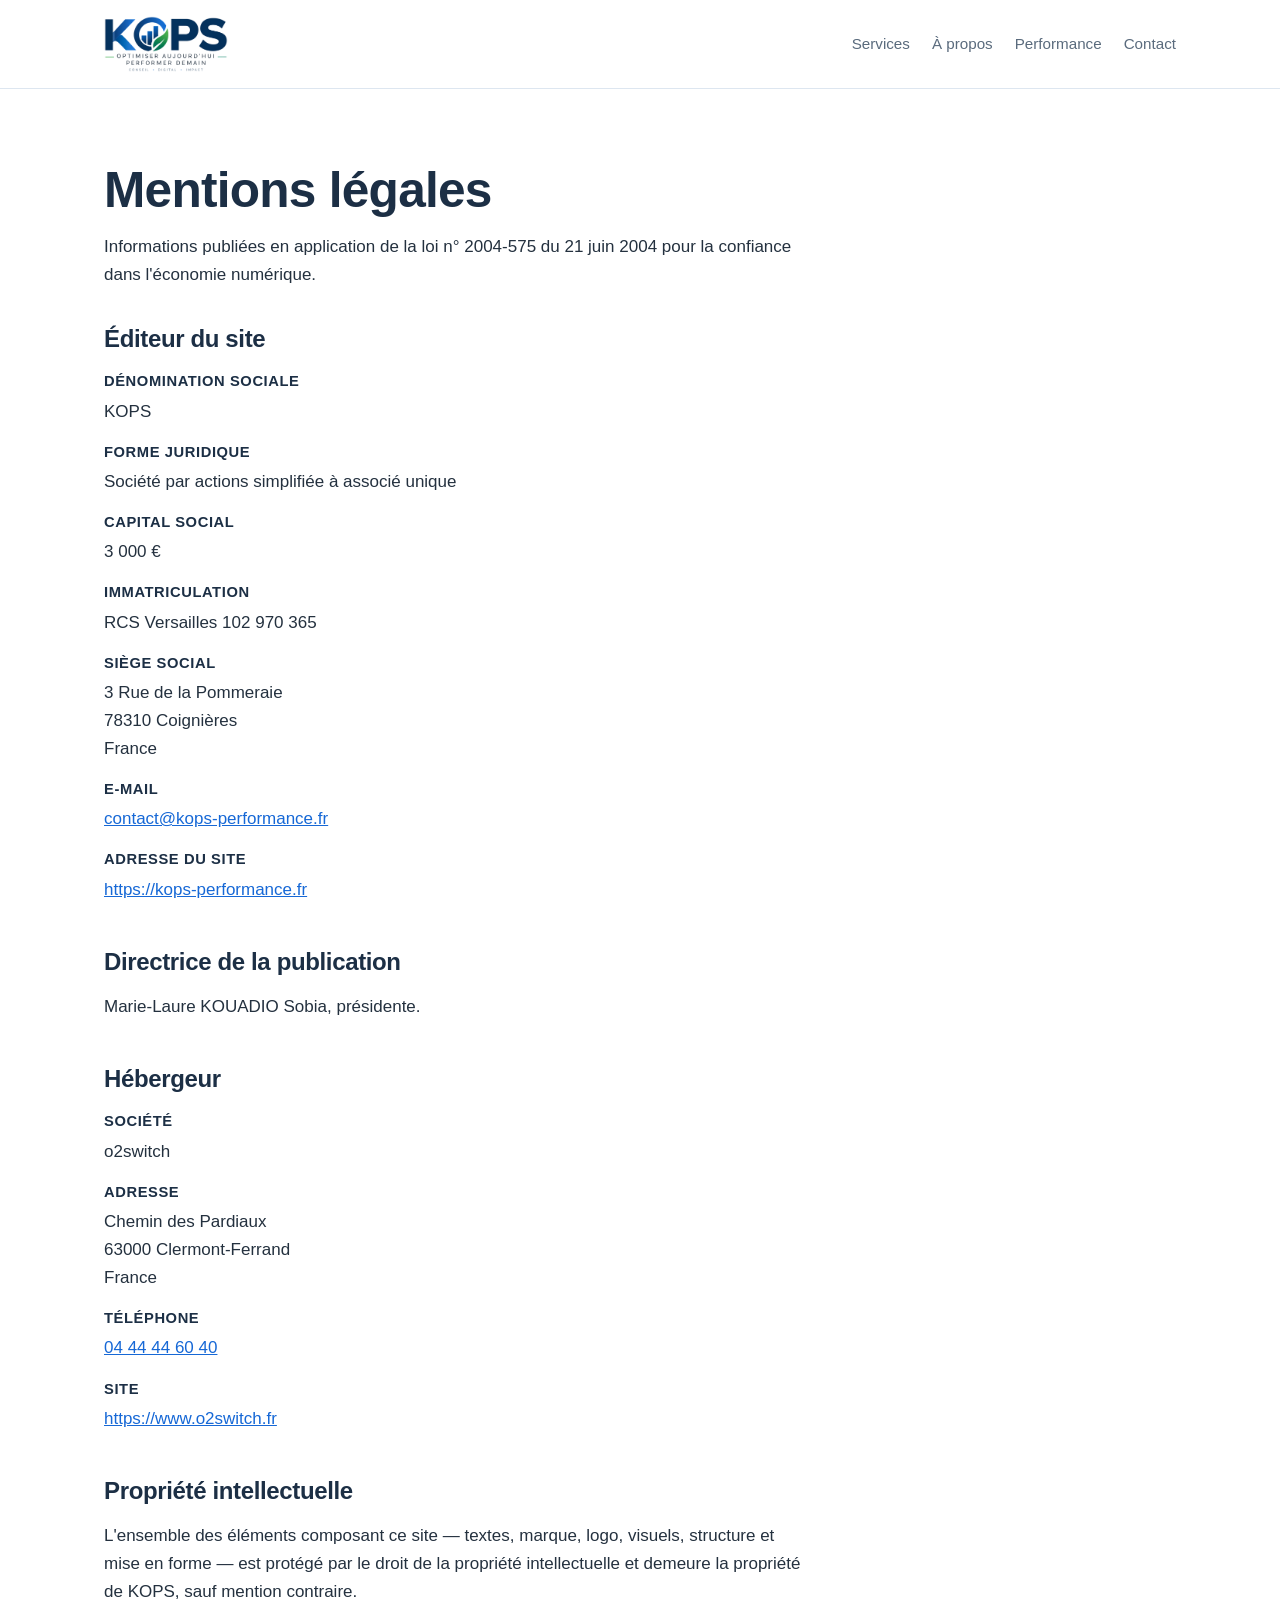
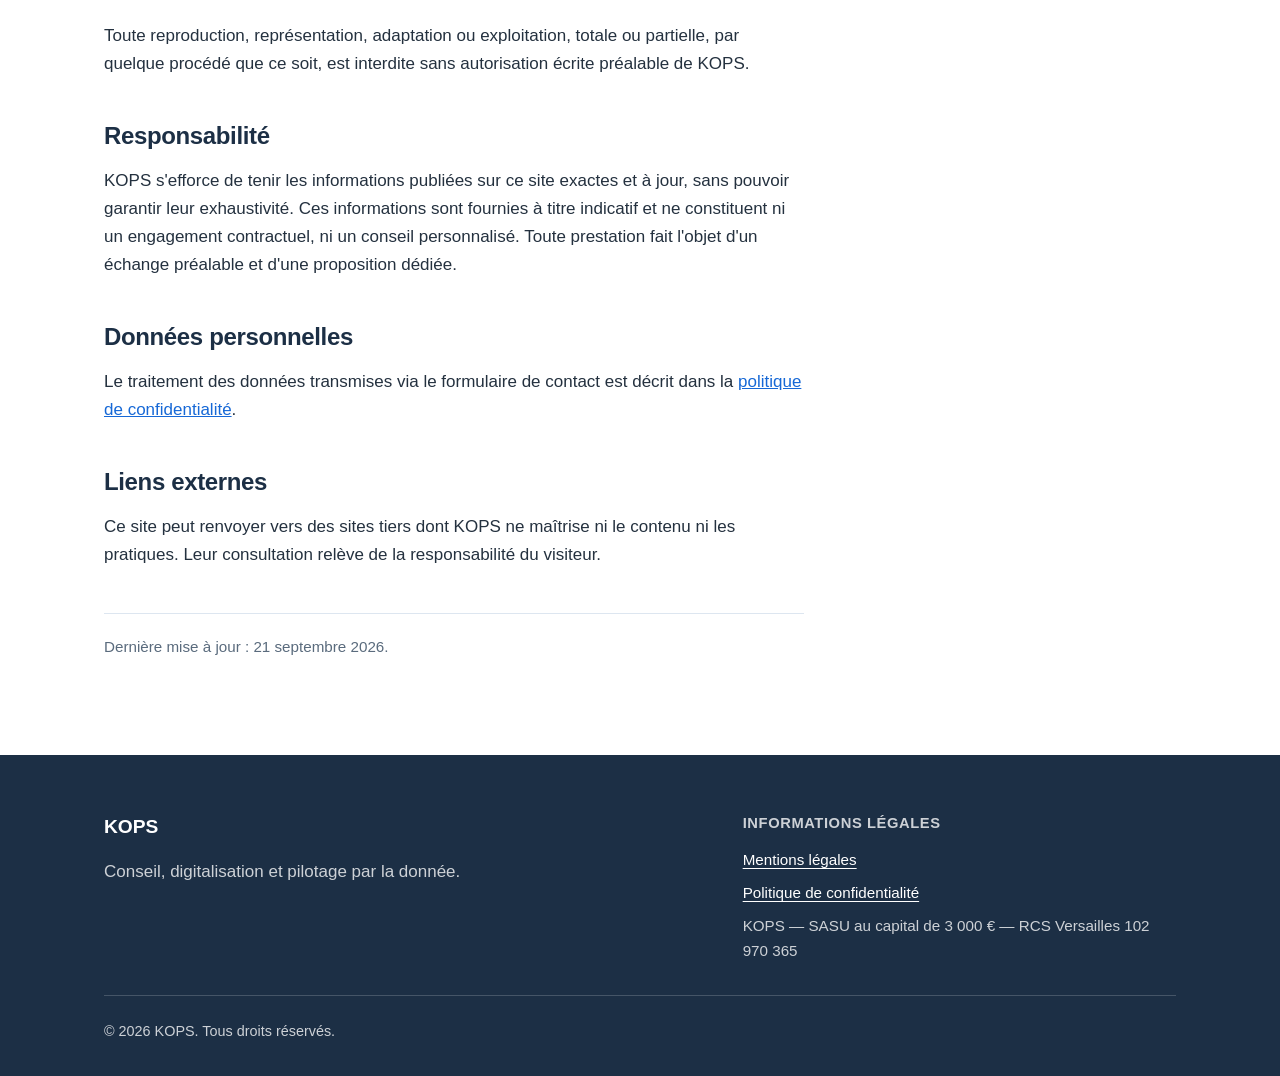
==== mentions-legales.html @ 14d08ab3 "Publie les mentions légales et la politique de confidentialité - mentions-legales.html : éditeur, di" ====
<!DOCTYPE html>
<html lang="fr">
<head>
<meta charset="utf-8">
<meta name="viewport" content="width=device-width, initial-scale=1">
<title>Mentions légales — KOPS</title>
<meta name="description" content="Mentions légales du site kops-performance.fr : éditeur, directrice de la publication, hébergeur et propriété intellectuelle.">
<link rel="canonical" href="https://kops-performance.fr/mentions-legales.html">

<link rel="icon" type="image/png" sizes="32x32" href="images/favicon-32.png">
<link rel="icon" type="image/png" sizes="192x192" href="images/favicon-192.png">
<link rel="apple-touch-icon" href="images/apple-touch-icon.png">
<meta name="theme-color" content="#1668d6"><!-- [code exact à définir] -->

<link rel="stylesheet" href="styles.css">
</head>
<body>

<a class="lien-evitement" href="#contenu">Aller au contenu principal</a>

<header class="entete">
  <div class="conteneur entete__interieur">
    <a class="marque" href="index.html">
      <img src="images/kops-logo.png"
           alt="KOPS — Optimiser aujourd'hui, performer demain. Conseil, digital, impact."
           width="640" height="289">
    </a>
    <nav class="navigation" aria-label="Navigation principale">
      <a href="index.html#services">Services</a>
      <a href="index.html#a-propos">À propos</a>
      <a href="index.html#preuves">Performance</a>
      <a href="index.html#contact">Contact</a>
    </nav>
  </div>
</header>

<main class="page-legale" id="contenu">
  <div class="conteneur">
    <div class="page-legale__contenu">

      <h1>Mentions légales</h1>
      <p>
        Informations publiées en application de la loi n° 2004-575 du 21 juin 2004
        pour la confiance dans l'économie numérique.
      </p>

      <h2>Éditeur du site</h2>
      <!-- [Numéro de TVA intracommunautaire à ajouter si KOPS y est assujettie] -->
      <dl>
        <div>
          <dt>Dénomination sociale</dt>
          <dd>KOPS</dd>
        </div>
        <div>
          <dt>Forme juridique</dt>
          <dd>Société par actions simplifiée à associé unique</dd>
        </div>
        <div>
          <dt>Capital social</dt>
          <dd>3 000 €</dd>
        </div>
        <div>
          <dt>Immatriculation</dt>
          <dd>RCS Versailles 102 970 365</dd>
        </div>
        <div>
          <dt>Siège social</dt>
          <dd>3 Rue de la Pommeraie<br>78310 Coignières<br>France</dd>
        </div>
        <div>
          <dt>E-mail</dt>
          <dd><a href="mailto:contact@kops-performance.fr">contact@kops-performance.fr</a></dd>
        </div>
        <div>
          <dt>Adresse du site</dt>
          <dd><a href="https://kops-performance.fr">https://kops-performance.fr</a></dd>
        </div>
      </dl>

      <h2>Directrice de la publication</h2>
      <p>Marie-Laure KOUADIO Sobia, présidente.</p>

      <h2>Hébergeur</h2>
      <dl>
        <div>
          <dt>Société</dt>
          <dd>o2switch</dd>
        </div>
        <div>
          <dt>Adresse</dt>
          <dd>Chemin des Pardiaux<br>63000 Clermont-Ferrand<br>France</dd>
        </div>
        <div>
          <dt>Téléphone</dt>
          <dd><a href="tel:+33444446040">04 44 44 60 40</a></dd>
        </div>
        <div>
          <dt>Site</dt>
          <dd><a href="https://www.o2switch.fr" rel="noopener">https://www.o2switch.fr</a></dd>
        </div>
      </dl>

      <h2>Propriété intellectuelle</h2>
      <p>
        L'ensemble des éléments composant ce site — textes, marque, logo, visuels,
        structure et mise en forme — est protégé par le droit de la propriété
        intellectuelle et demeure la propriété de KOPS, sauf mention contraire.
      </p>
      <p>
        Toute reproduction, représentation, adaptation ou exploitation, totale ou
        partielle, par quelque procédé que ce soit, est interdite sans autorisation
        écrite préalable de KOPS.
      </p>

      <h2>Responsabilité</h2>
      <p>
        KOPS s'efforce de tenir les informations publiées sur ce site exactes et à
        jour, sans pouvoir garantir leur exhaustivité. Ces informations sont
        fournies à titre indicatif et ne constituent ni un engagement contractuel,
        ni un conseil personnalisé. Toute prestation fait l'objet d'un échange
        préalable et d'une proposition dédiée.
      </p>

      <h2>Données personnelles</h2>
      <p>
        Le traitement des données transmises via le formulaire de contact est décrit
        dans la
        <a href="politique-confidentialite.html">politique de confidentialité</a>.
      </p>

      <h2>Liens externes</h2>
      <p>
        Ce site peut renvoyer vers des sites tiers dont KOPS ne maîtrise ni le
        contenu ni les pratiques. Leur consultation relève de la responsabilité du
        visiteur.
      </p>

      <p class="page-legale__date">Dernière mise à jour : 21 septembre 2026.</p>

    </div>
  </div>
</main>

<footer class="pied">
  <div class="conteneur">
    <div class="pied__grille">
      <div>
        <p class="marque">KOPS</p>
        <p>Conseil, digitalisation et pilotage par la donnée.</p>
      </div>
      <div>
        <p class="pied__titre">Informations légales</p>
        <ul>
          <li><a href="mentions-legales.html">Mentions légales</a></li>
          <li><a href="politique-confidentialite.html">Politique de confidentialité</a></li>
          <li>KOPS — SASU au capital de 3 000 € — RCS Versailles 102 970 365</li>
        </ul>
      </div>
    </div>
    <div class="pied__bas">
      <p>© 2026 KOPS. Tous droits réservés.</p>
    </div>
  </div>
</footer>

</body>
</html>
---- styles.css ----
/* KOPS — feuille de style du site vitrine.
   Palette : blanc, bleu très clair, bleu/gris foncé, accent bleu vif (brief.md §7).
   Les codes hexadécimaux exacts ne sont pas définis dans brief.md : les valeurs
   ci-dessous sont provisoires et à remplacer par la charte KOPS. */

:root {
  --blanc:            #ffffff;
  --bleu-tres-clair:  #eef4fb; /* [code exact à définir] */
  --bleu-gris-fonce:  #1c2f45; /* [code exact à définir] */
  --bleu-vif:         #1668d6; /* [code exact à définir] */
  --texte:            #24313f; /* [code exact à définir] */
  --texte-attenue:    #5a6b7d; /* [code exact à définir] */
  --filet:            #dde6f0; /* [code exact à définir] */

  /* Police exacte non définie dans brief.md : pile sans empattement provisoire. */
  --police: "Inter", "Segoe UI", "Helvetica Neue", Arial, sans-serif;

  --largeur: 1120px;
  --gouttiere: 24px;
}

* { box-sizing: border-box; }

html { scroll-behavior: smooth; }

body {
  margin: 0;
  font-family: var(--police);
  font-size: 17px;
  line-height: 1.65;
  color: var(--texte);
  background: var(--blanc);
  -webkit-font-smoothing: antialiased;
}

h1, h2, h3 {
  font-weight: 700;
  line-height: 1.2;
  color: var(--bleu-gris-fonce);
  letter-spacing: -0.015em;
  margin: 0 0 16px;
}

h1 { font-size: clamp(2rem, 5vw, 3.1rem); }
h2 { font-size: clamp(1.5rem, 3.2vw, 2.1rem); }
h3 { font-size: 1.15rem; }

p { margin: 0 0 16px; }
p:last-child { margin-bottom: 0; }

a { color: var(--bleu-vif); }

.conteneur {
  width: 100%;
  max-width: var(--largeur);
  margin: 0 auto;
  padding: 0 var(--gouttiere);
}

/* Marqueur de contenu provisoire, à remplacer par le contenu réel. */
.provisoire {
  color: var(--texte-attenue);
  font-style: normal;
}

.lien-evitement {
  position: absolute;
  left: -9999px;
}
.lien-evitement:focus {
  left: 16px;
  top: 16px;
  z-index: 10;
  background: var(--blanc);
  padding: 10px 16px;
  border: 2px solid var(--bleu-vif);
  border-radius: 6px;
}

/* En-tête */
.entete {
  position: sticky;
  top: 0;
  z-index: 5;
  background: var(--blanc);
  border-bottom: 1px solid var(--filet);
}

.entete__interieur {
  display: flex;
  flex-wrap: wrap;
  align-items: center;
  justify-content: space-between;
  gap: 12px;
  padding-top: 16px;
  padding-bottom: 16px;
}

.marque {
  font-weight: 700;
  font-size: 1.2rem;
  color: var(--bleu-gris-fonce);
  text-decoration: none;
  display: inline-flex;
  align-items: center;
  flex: 0 0 auto;
}

.marque img {
  display: block;
  height: 56px;
  width: auto;
  max-width: 100%;
}

.navigation {
  display: flex;
  flex-wrap: wrap;
  gap: 8px 22px;
}

.navigation a {
  color: var(--texte-attenue);
  text-decoration: none;
  font-size: 0.95rem;
}

.navigation a:hover,
.navigation a:focus { color: var(--bleu-vif); }

/* Bouton principal — un seul sur l'ensemble du site. */
.bouton-principal {
  display: inline-block;
  background: var(--bleu-vif);
  color: var(--blanc);
  text-decoration: none;
  font-weight: 600;
  font-size: 1.02rem;
  padding: 15px 30px;
  border-radius: 6px;
}

.bouton-principal:hover,
.bouton-principal:focus { background: var(--bleu-gris-fonce); }

/* Sections */
.section {
  padding: clamp(56px, 8vw, 96px) 0;
  border-top: 1px solid var(--filet);
}

.section--clair { background: var(--bleu-tres-clair); }

.section__intro { max-width: 62ch; margin-bottom: 40px; }

/* Accueil */
.accueil {
  padding: clamp(56px, 9vw, 104px) 0;
  border-top: 0;
}

.accueil__grille {
  display: grid;
  grid-template-columns: 1.05fr 0.95fr;
  gap: clamp(32px, 6vw, 72px);
  align-items: center;
}

.accueil__texte { max-width: 60ch; }

.accueil__sous-titre {
  font-size: clamp(1.05rem, 2vw, 1.22rem);
  color: var(--texte-attenue);
  margin-bottom: 32px;
}

.accueil__zone { margin-bottom: 20px; }

.accueil__mention {
  font-size: 0.95rem;
  color: var(--texte-attenue);
}

/* Visuel principal de l'accueil. */
.accueil__visuel {
  display: block;
  width: 100%;
  height: auto;
  border-radius: 10px;
  background: var(--bleu-tres-clair);
}

/* Cartes */
.grille {
  display: grid;
  gap: 24px;
}

.grille--3 { grid-template-columns: repeat(3, 1fr); }
.grille--2 { grid-template-columns: repeat(2, 1fr); }

.carte {
  background: var(--blanc);
  border: 1px solid var(--filet);
  border-radius: 10px;
  padding: 28px;
}

.section--clair .carte { border-color: transparent; }

.carte__mention {
  margin-top: 16px;
  font-size: 0.95rem;
  color: var(--texte-attenue);
}

.encart {
  margin-top: 32px;
  padding: 24px 28px;
  background: var(--blanc);
  border-left: 3px solid var(--bleu-vif);
  border-radius: 0 10px 10px 0;
}

/* À propos */
.apropos__grille {
  display: grid;
  grid-template-columns: 1fr 1fr;
  gap: clamp(32px, 5vw, 64px);
}

.etapes {
  list-style: none;
  margin: 0;
  padding: 0;
  counter-reset: etape;
}

.etapes li {
  counter-increment: etape;
  padding: 18px 0 18px 52px;
  position: relative;
  border-bottom: 1px solid var(--filet);
}

.etapes li:last-child { border-bottom: 0; }

.etapes li::before {
  content: counter(etape);
  position: absolute;
  left: 0;
  top: 16px;
  width: 34px;
  height: 34px;
  border-radius: 50%;
  background: var(--bleu-tres-clair);
  color: var(--bleu-gris-fonce);
  font-weight: 700;
  display: flex;
  align-items: center;
  justify-content: center;
}

.etapes strong { display: block; color: var(--bleu-gris-fonce); }

/* Preuves */
.liste-preuves {
  list-style: none;
  margin: 0;
  padding: 0;
  display: grid;
  grid-template-columns: repeat(2, 1fr);
  gap: 16px 32px;
}

.liste-preuves li {
  padding-left: 22px;
  position: relative;
}

.liste-preuves li::before {
  content: "";
  position: absolute;
  left: 0;
  top: 11px;
  width: 8px;
  height: 8px;
  border-radius: 2px;
  background: var(--bleu-vif);
}

/* Contact */
.formulaire {
  margin-top: 28px;
  display: grid;
  gap: 18px;
}

/* Piège à robots : invisible pour les visiteurs, rempli par les robots. */
.piege {
  position: absolute;
  left: -9999px;
  width: 1px;
  height: 1px;
  overflow: hidden;
}

.formulaire__paire {
  display: grid;
  grid-template-columns: 1fr 1fr;
  gap: 18px;
}

.champ {
  display: grid;
  gap: 7px;
}

.champ label {
  font-weight: 600;
  font-size: 0.92rem;
  color: var(--bleu-gris-fonce);
}

.champ input,
.champ textarea {
  font: inherit;
  color: var(--texte);
  background: var(--blanc);
  border: 1px solid var(--filet);
  border-radius: 6px;
  padding: 12px 14px;
  width: 100%;
}

.champ textarea {
  resize: vertical;
  min-height: 120px;
}

.champ input:focus,
.champ textarea:focus {
  outline: 2px solid var(--bleu-vif);
  outline-offset: 1px;
  border-color: var(--bleu-vif);
}

.formulaire .bouton-principal {
  justify-self: start;
  border: 0;
  cursor: pointer;
  font-family: inherit;
}

.contact__grille {
  display: grid;
  grid-template-columns: 1fr 1fr;
  gap: clamp(32px, 5vw, 64px);
}

.coordonnees {
  margin: 0;
  display: grid;
  gap: 18px;
  align-content: start;
}

.coordonnees dt {
  font-weight: 600;
  color: var(--bleu-gris-fonce);
  font-size: 0.92rem;
  text-transform: uppercase;
  letter-spacing: 0.04em;
}

.coordonnees dd {
  margin: 4px 0 0;
  color: var(--texte-attenue);
}

.lien-action {
  display: inline-block;
  margin-top: 8px;
  font-weight: 600;
}

/* Pied de page */
.pied {
  background: var(--bleu-gris-fonce);
  color: var(--blanc);
  padding: 56px 0 32px;
}

.pied h2, .pied .marque { color: var(--blanc); }

.pied__grille {
  display: grid;
  grid-template-columns: 1.4fr 1fr;
  gap: 32px;
  padding-bottom: 32px;
}

.pied p, .pied li { color: rgba(255, 255, 255, 0.78); }

.pied__titre {
  font-weight: 600;
  font-size: 0.92rem;
  text-transform: uppercase;
  letter-spacing: 0.04em;
  margin-bottom: 12px;
  color: var(--blanc);
}

.pied ul {
  list-style: none;
  margin: 0;
  padding: 0;
  display: grid;
  gap: 8px;
  font-size: 0.95rem;
}

.pied__bas {
  border-top: 1px solid rgba(255, 255, 255, 0.18);
  padding-top: 24px;
  font-size: 0.9rem;
}

.pied .provisoire { color: rgba(255, 255, 255, 0.62); }

/* Liens du pied de page, sur fond sombre */
.pied a {
  color: var(--blanc);
  text-decoration: underline;
  text-underline-offset: 3px;
}

.pied a:hover,
.pied a:focus { text-decoration: none; }

/* Pages légales : mentions légales, politique de confidentialité */
.page-legale {
  padding: clamp(40px, 6vw, 72px) 0 clamp(56px, 8vw, 96px);
}

.page-legale__contenu { max-width: 74ch; }

.page-legale h1 { margin-bottom: 12px; }

.page-legale h2 {
  font-size: clamp(1.2rem, 2.4vw, 1.5rem);
  margin-top: 44px;
}

.page-legale h2:first-of-type { margin-top: 36px; }

.page-legale ul {
  margin: 0 0 16px;
  padding-left: 22px;
}

.page-legale li { margin-bottom: 8px; }

.page-legale dl {
  margin: 0 0 24px;
  display: grid;
  gap: 14px;
}

.page-legale dt {
  font-weight: 600;
  color: var(--bleu-gris-fonce);
  font-size: 0.92rem;
  text-transform: uppercase;
  letter-spacing: 0.04em;
}

.page-legale dd { margin: 4px 0 0; }

.page-legale__date {
  margin-top: 44px;
  padding-top: 20px;
  border-top: 1px solid var(--filet);
  font-size: 0.95rem;
  color: var(--texte-attenue);
}

/* Mention d'information placée sous le formulaire */
.formulaire__mention {
  margin: 0;
  font-size: 0.92rem;
  color: var(--texte-attenue);
}

/* Responsive */
@media (max-width: 900px) {
  .accueil__grille,
  .apropos__grille,
  .contact__grille { grid-template-columns: 1fr; }
  .grille--3,
  .grille--2 { grid-template-columns: 1fr; }
  .liste-preuves { grid-template-columns: 1fr; }
  .pied__grille { grid-template-columns: 1fr 1fr; }
  .marque img { height: 46px; }
}

@media (max-width: 640px) {
  body { font-size: 16px; }
  /* Piège à robots : invisible pour les visiteurs, rempli par les robots. */
.piege {
  position: absolute;
  left: -9999px;
  width: 1px;
  height: 1px;
  overflow: hidden;
}

.formulaire__paire { grid-template-columns: 1fr; }
  .entete__interieur { align-items: flex-start; }
  .marque img { height: 40px; }
  .navigation { gap: 6px 16px; }
  .navigation a { font-size: 0.9rem; }
  .bouton-principal { display: block; text-align: center; }
  .pied__grille { grid-template-columns: 1fr; }
}

@media (prefers-reduced-motion: reduce) {
  html { scroll-behavior: auto; }
}
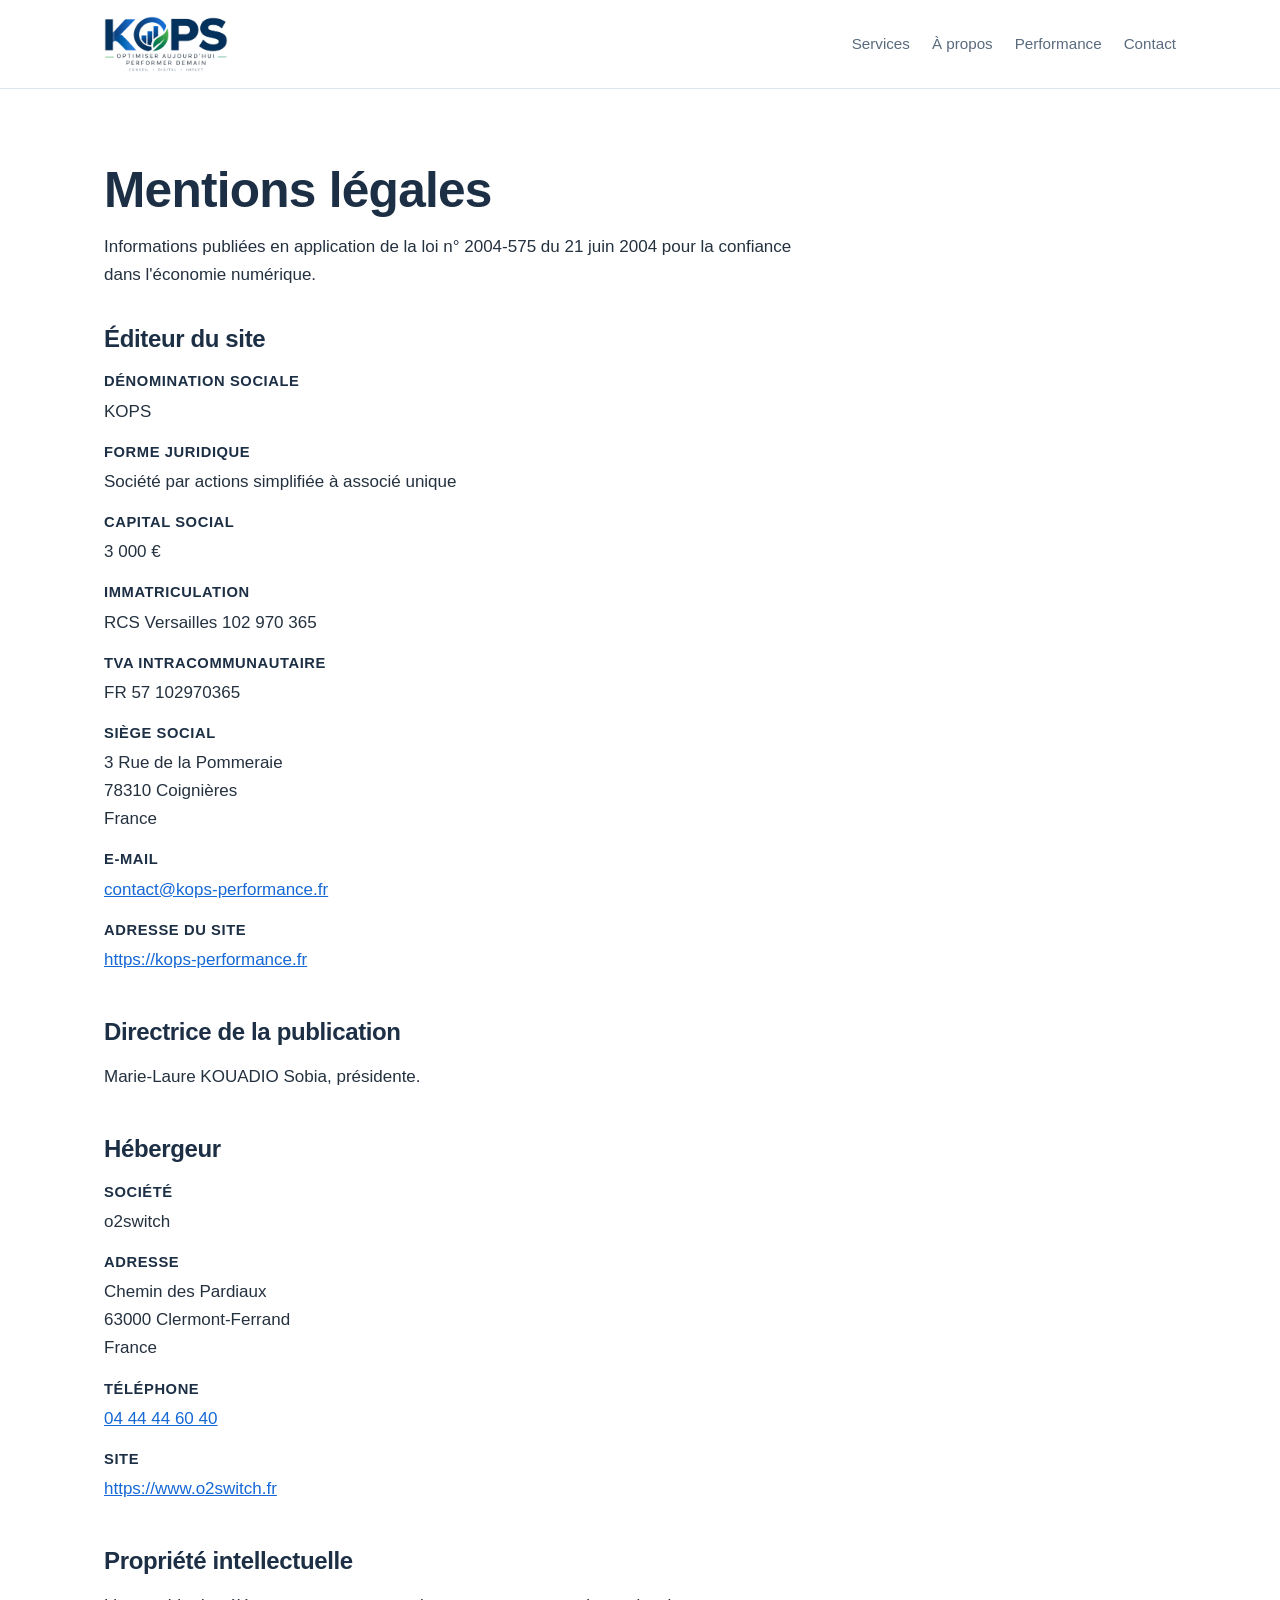
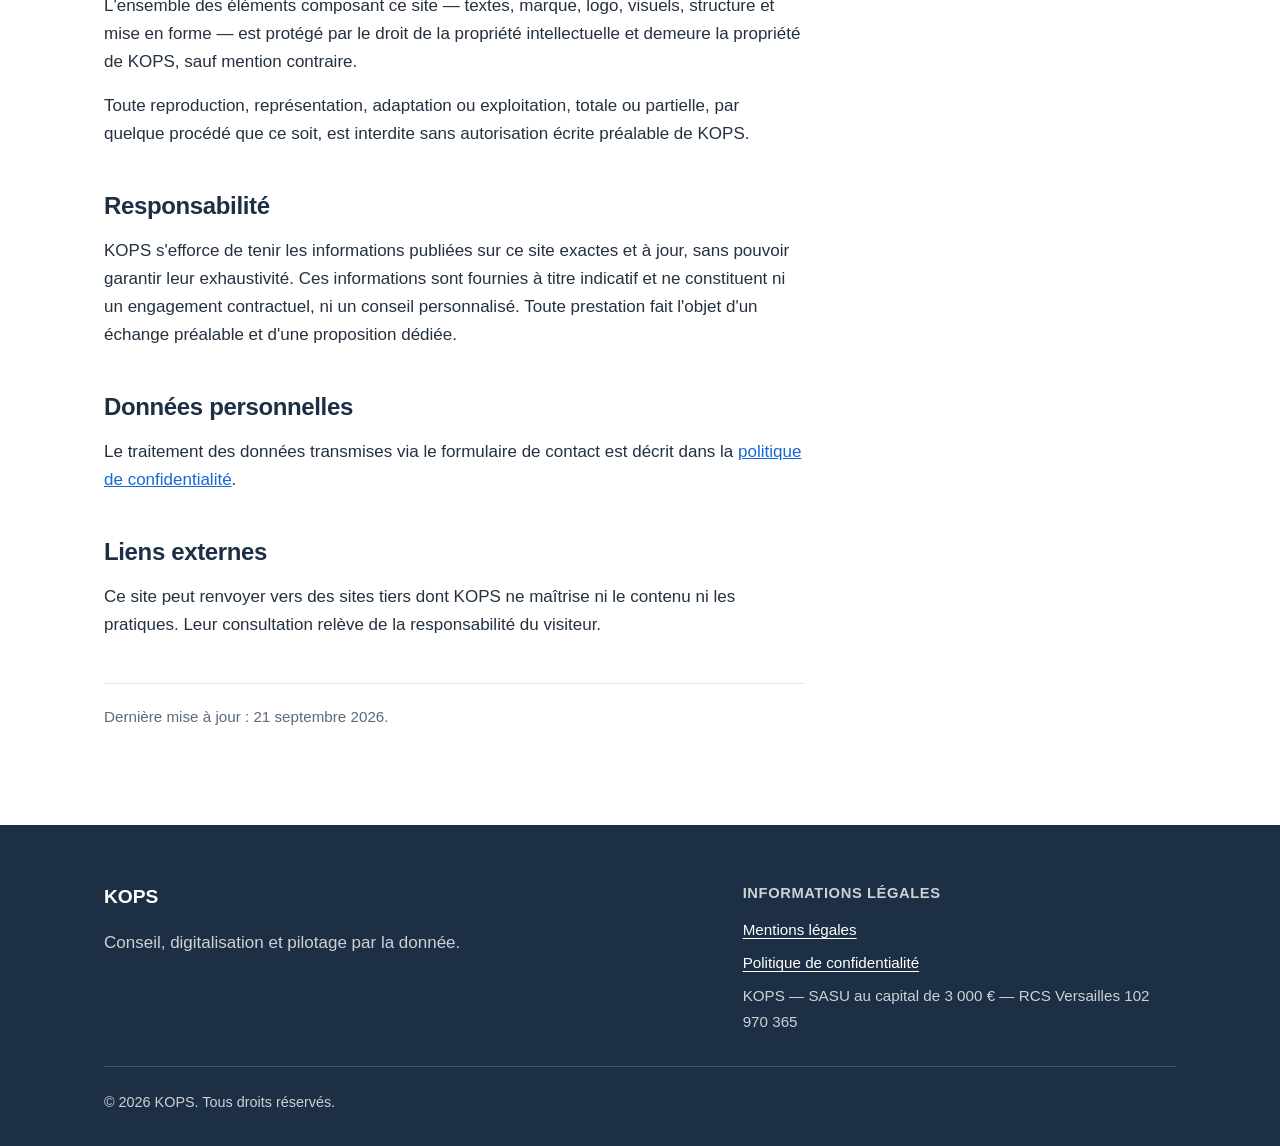
==== commit d8bbaaa3: "Ajoute le numéro de TVA intracommunautaire aux mentions légales Le numéro figure dans le bloc Éditeu" ====
--- a/mentions-legales.html
+++ b/mentions-legales.html
@@ -45,7 +45,6 @@
       </p>
 
       <h2>Éditeur du site</h2>
-      <!-- [Numéro de TVA intracommunautaire à ajouter si KOPS y est assujettie] -->
       <dl>
         <div>
           <dt>Dénomination sociale</dt>
@@ -62,6 +61,10 @@
         <div>
           <dt>Immatriculation</dt>
           <dd>RCS Versailles 102 970 365</dd>
+        </div>
+        <div>
+          <dt>TVA intracommunautaire</dt>
+          <dd>FR 57 102970365</dd>
         </div>
         <div>
           <dt>Siège social</dt>
